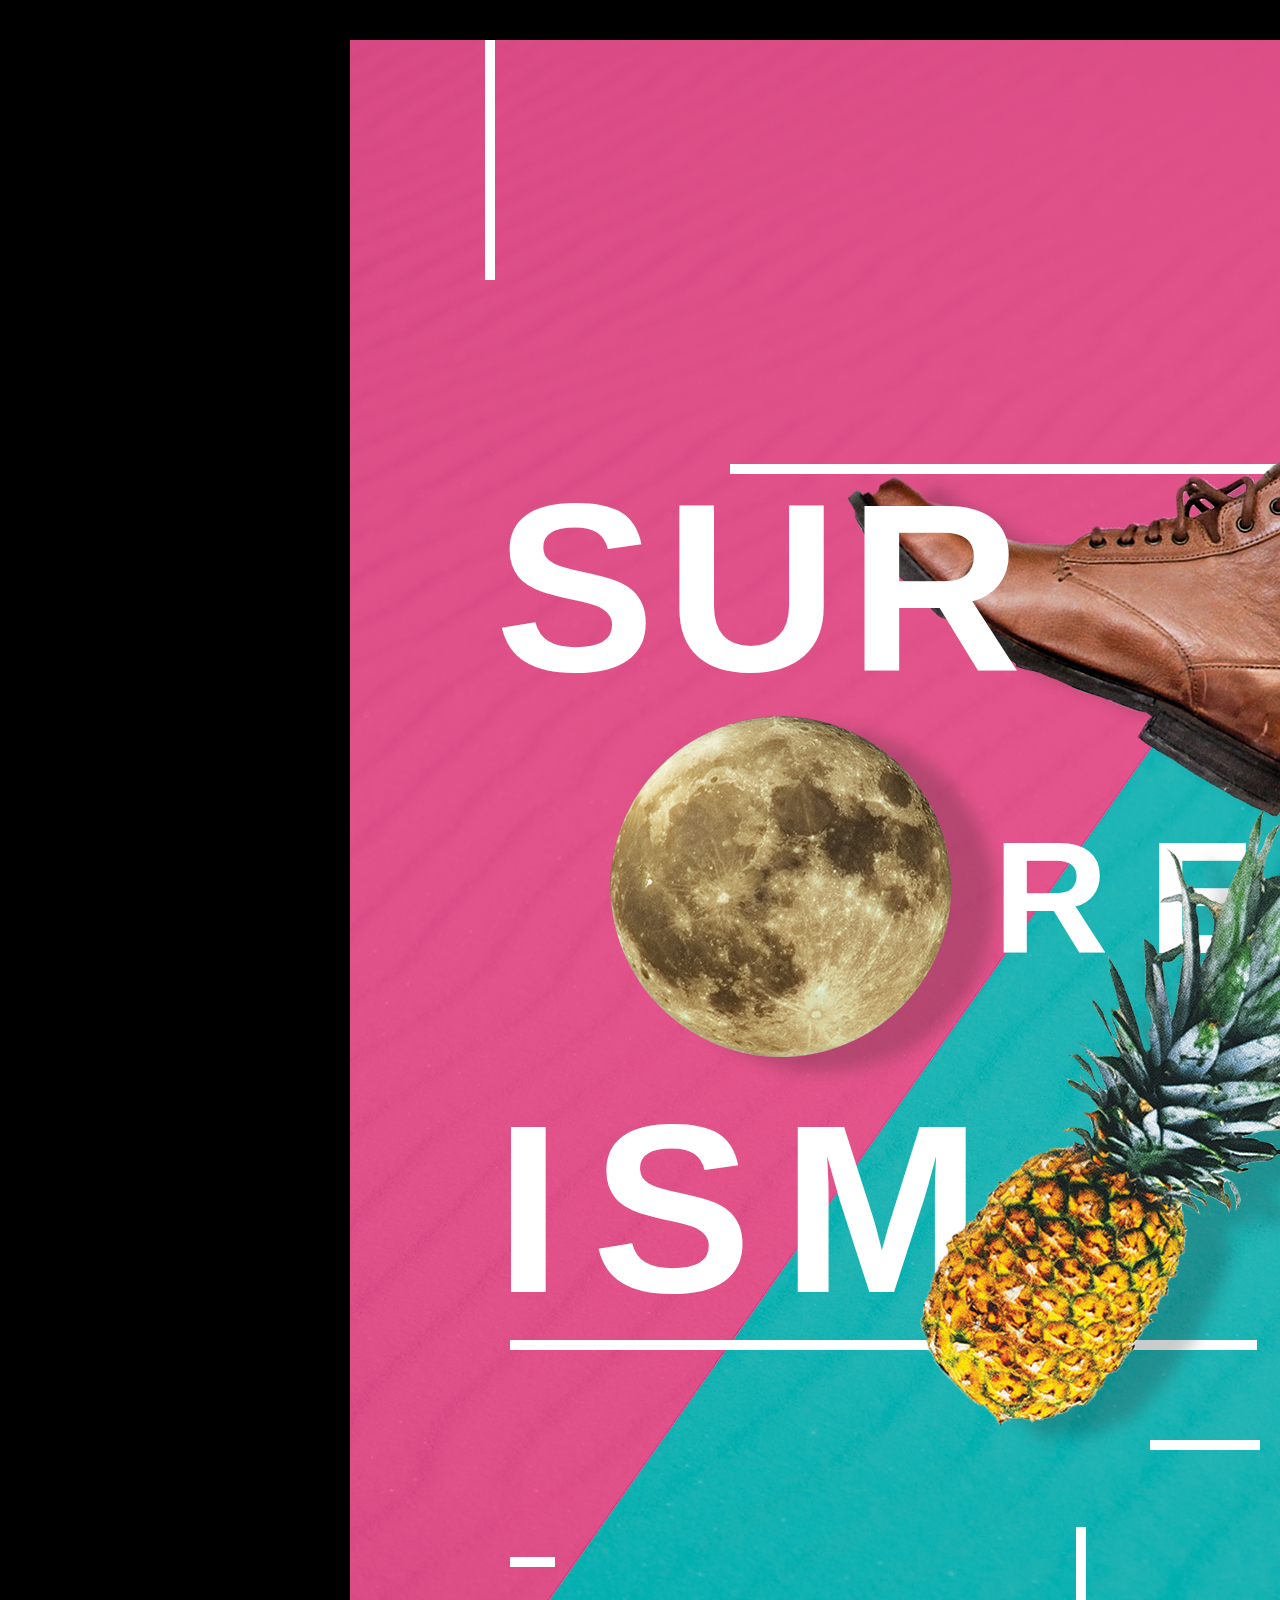
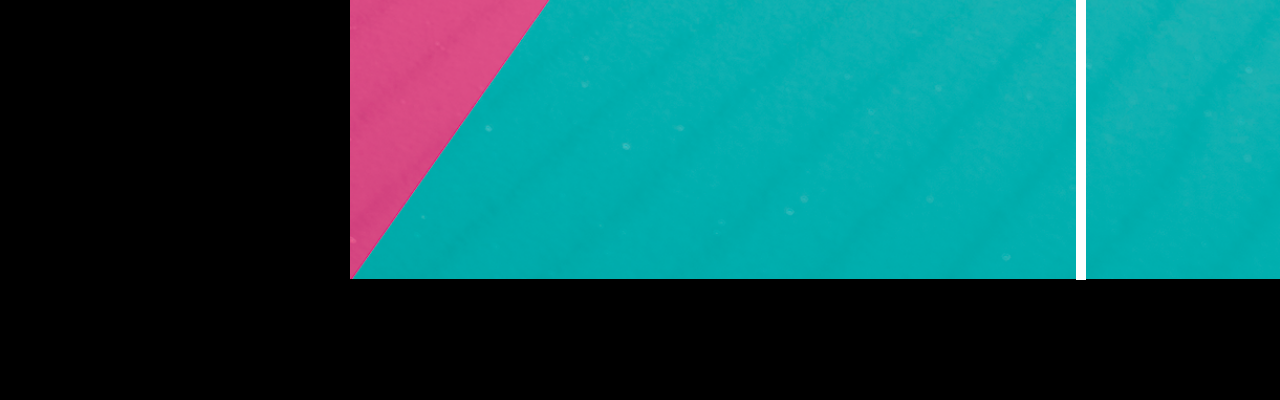
==== surrealism.html @ 4d632416 "first commit" ====
<!DOCTYPE html>
<html>
    <head>
        <title>Surrealism</title>
        <style>
            * {margin: 0; padding: 0; font-family:'Gill Sans', 'Gill Sans MT', Calibri, 'Trebuchet MS', sans-serif}
            html, body {
                width: 100%;
                height: 100%;
            }
            #outerBox {
                width: 2000px;
                height: 2000px;
                background-color: black;
                margin: 0 auto;
                padding: 40px 50px;
                box-sizing: border-box;
            }
            #innerBox {
                width: 1300px;
                height: 1840px;
                background-image: url(images/bg-2.png);
                background-size: contain;
                background-repeat: no-repeat;
                overflow: hidden;
                margin: 0 auto;
                position: relative;
            }
            /* #topLeft { 

            } */
            #line1topRight {
                height: 240px;
                width: 10px; 
                background-color: white;
                position:absolute;
                left: 135px;
            }
            #line2topLeft {
                height: 10px;
                width: 133px;
                background-color: white;
                position: absolute;
                left: 1080px;
                top: 173px;
            }
            #line3middle {
                height: 10px;
                width: 820px;
                background-color: white;
                position: absolute;
                left: 380px;
                top: 424px;
            }
            #picShoe {
                width: auto;
                height: auto;
                position: absolute;
                left: 490px;
                top: 400px;
            }
            #picShoe img {
                width: 100%;
                height: 100%;
            }
            #sur {
                width: 900px;
                height: 900px;
                position: absolute;
                font-size: 120px;
                color: white;
                top: 410px;
                left: 145px;
                letter-spacing: 10px;
            }
            #real {
                width: 500px;
                height: 500px;
                position: absolute;
                font-size: 80px;
                color: white;
                letter-spacing: 40px;
                left: 643px;
                top: 766px;
                font-weight: 900;
            }
            #picMoon {
                width: auto;
                height: auto;
                position: absolute;
                left: 260px;
                top: 673px;
            }
            #ism {
                width: 900px;
                height: 900px;
                position: absolute;
                font-size: 120px;
                color: white;
                top: 1031px;
                left: 145px;
                letter-spacing: 30px;
            }
            #bottomlineMiddle {
                height: 10px;
                width: 747px;
                background-color: white;
                position: absolute;
                left: 160px;
                top: 1300px;
            }
            #picPineapple {
                width: auto;
                height: auto;
                position: absolute;
                left: 569px;
                top: 769px;
            }
            #bottomlineLeft {
                height: 10px;
                width: 45px;
                background-color: white;
                position: absolute;
                left: 160px;
                top: 1517px;
            }
            #bottomlineRight1 {
                height: 10px;
                width: 110px;
                background-color: white;
                position: absolute;
                left: 800px;
                top: 1400px;
            }
            #bottomlineRight2 {
                height: 363px;
                width: 10px; 
                background-color: white;
                position:absolute;
                left: 726px;
                top: 1487px;
            }
          

            

        </style>

    </head>
    <body>
        <div id="outerBox">
            <div id="innerBox">
                <!-- <div id="topLeft"> -->


                <!-- </div> -->
                <!-- <div id="topRight"> -->

                <!-- </div> -->
                <!-- <div id="bottomLeft"> -->

                <!-- </div> -->
                <!-- <div id="bottomRight"> -->

                <!-- </div> -->
                <div id="line1topRight">

                </div>
                <div id="line2topLeft">

                </div>
                <div id="line3middle">

                </div>
                <div id="picShoe">
                    <img src="images/shoes.png">

                </div>
                <div id="sur">
                    <h1>SUR</h1>

                </div>
                <div id="real">
                    <h1>REAL</h1>

                </div>
                <div id="picMoon">
                    <img src="images/moon.png">

                </div>
                <div id="ism">
                    <h1>ISM</h1>

                </div>
                <div id="bottomlineMiddle">

                </div>
                <div id="picPineapple">
                    <img src="images/pineapple.png">
                </div>
                <div id="bottomlineLeft">

                </div>
                <div id="bottomlineRight1">

                </div>
                <div id="bottomlineRight2">

                </div>
            </div>
        </div>


    </body>
</html>
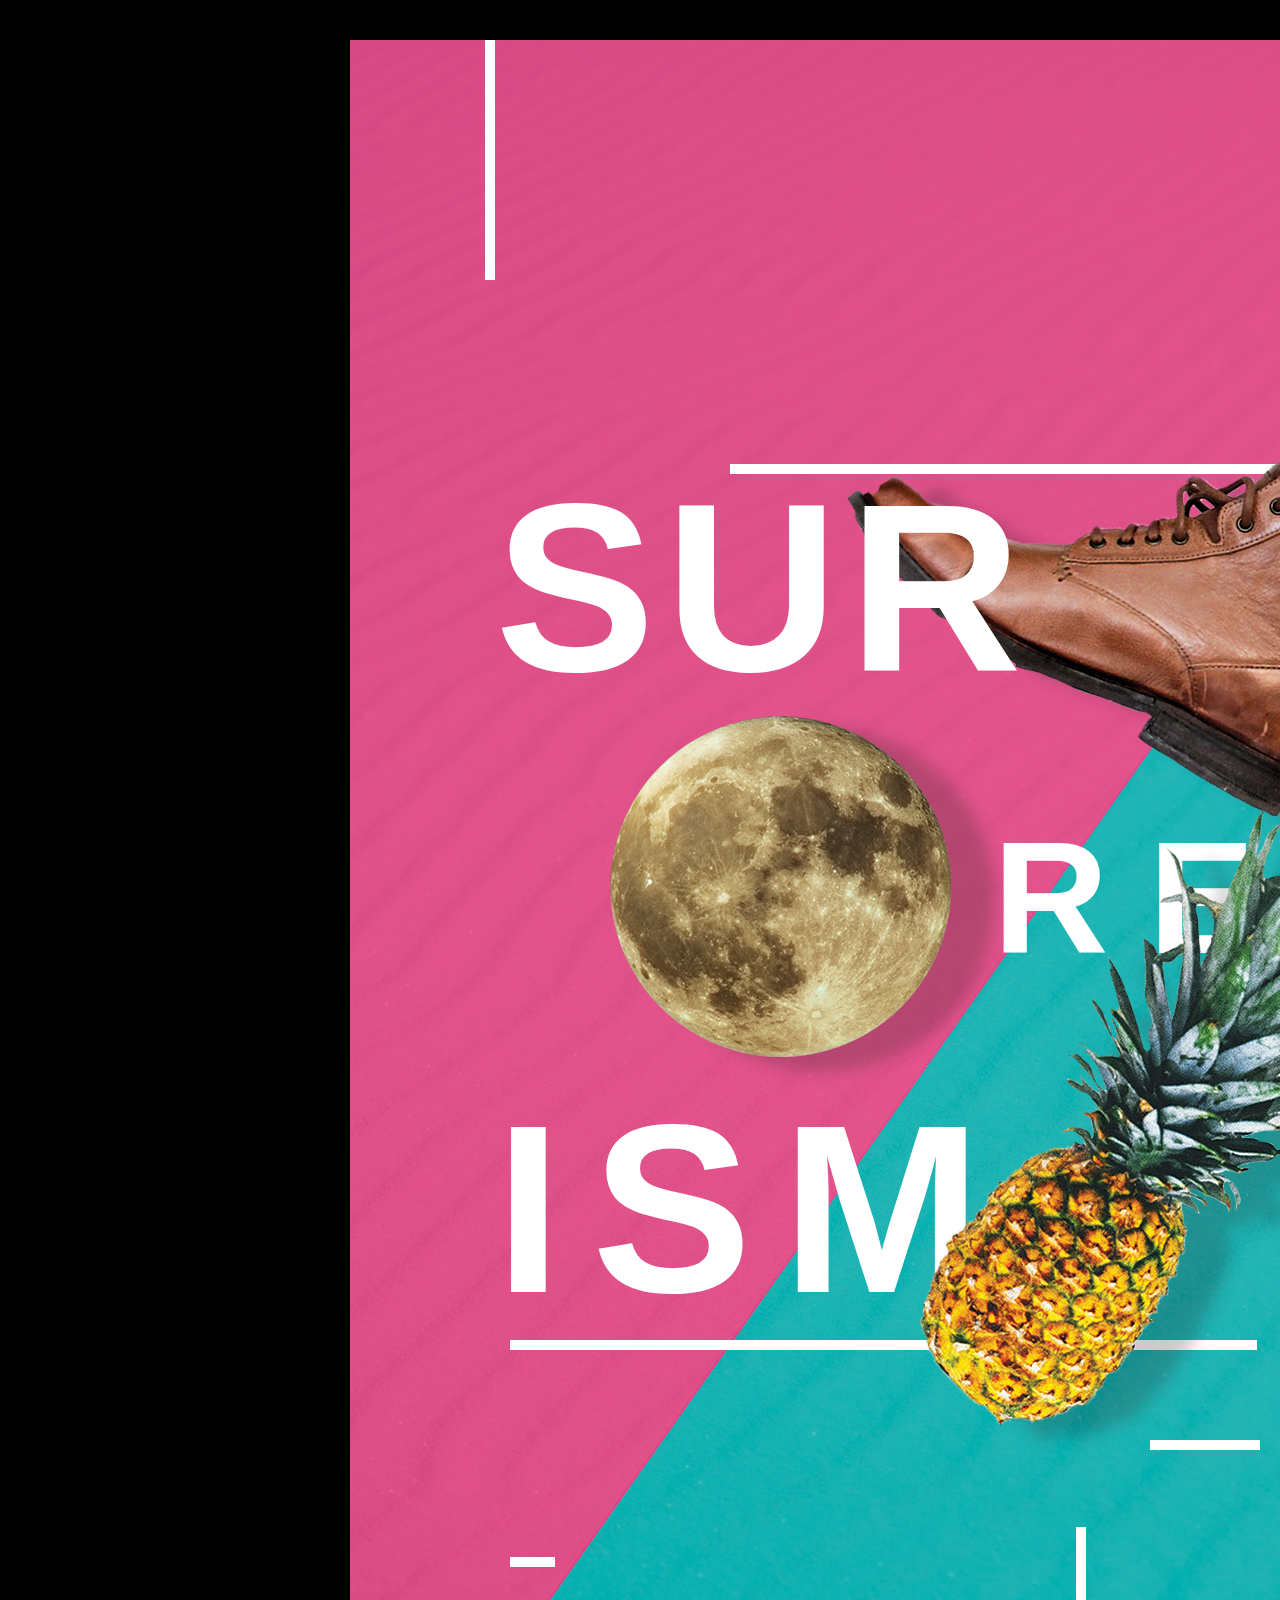
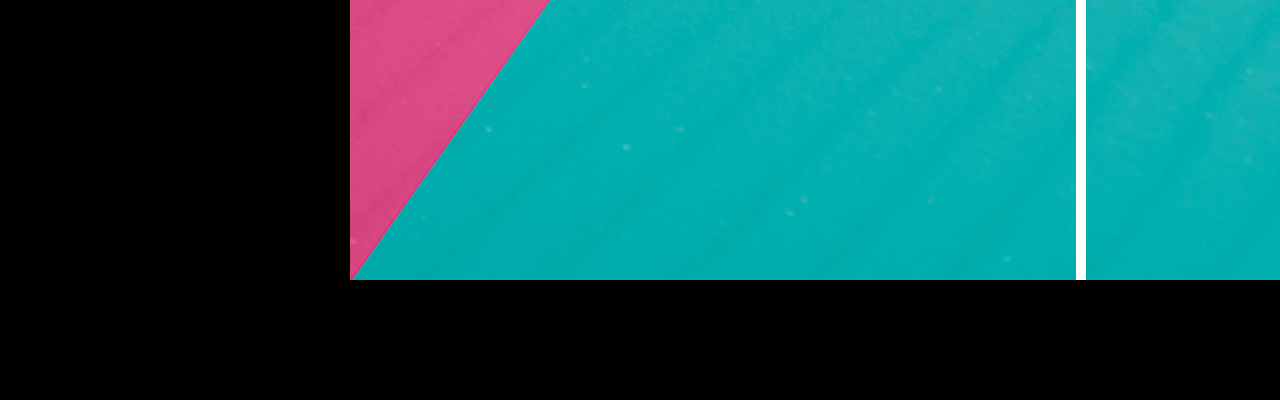
==== commit e081dcf5: "made new index page" ====
--- a/surrealism.html
+++ b/surrealism.html
@@ -20,7 +20,7 @@
                 width: 1300px;
                 height: 1840px;
                 background-image: url(images/bg-2.png);
-                background-size: contain;
+                background-size: cover;
                 background-repeat: no-repeat;
                 overflow: hidden;
                 margin: 0 auto;
@@ -58,6 +58,17 @@
                 position: absolute;
                 left: 490px;
                 top: 400px;
+                animation-name: animateImg1;
+                animation-duration: 3s;
+                animation-iteration-count: infinite;
+            }
+            @keyframes animateImg1 {
+                from { 
+                    transform: scale(0) rotate(-60deg);
+                }
+                to {
+                    transform: scale(1) rotate(360deg);
+                }
             }
             #picShoe img {
                 width: 100%;
@@ -90,6 +101,19 @@
                 position: absolute;
                 left: 260px;
                 top: 673px;
+                animation-name: animateImg2;
+                animation-duration: 3s;
+                animation-iteration-count: infinite;
+                animation-fill-mode: backwards;
+                animation-delay: 3.5s;
+            }
+            @keyframes animateImg2 {
+                from {
+                    transform: scale(0) rotate(360deg);
+                }
+                to {
+                    transform: scale(1) rotate(0deg);
+                }
             }
             #ism {
                 width: 900px;
@@ -115,6 +139,17 @@
                 position: absolute;
                 left: 569px;
                 top: 769px;
+                animation-name: animateImg3;
+                animation-duration: 3s;
+                animation-iteration-count: infinite;
+            }
+            @keyframes animateImg3 {
+                from {
+                    transform: scale(0) rotate(180deg);
+                }
+                to {
+                    transform: scale(1) rotate(360deg);
+                }
             }
             #bottomlineLeft {
                 height: 10px;
